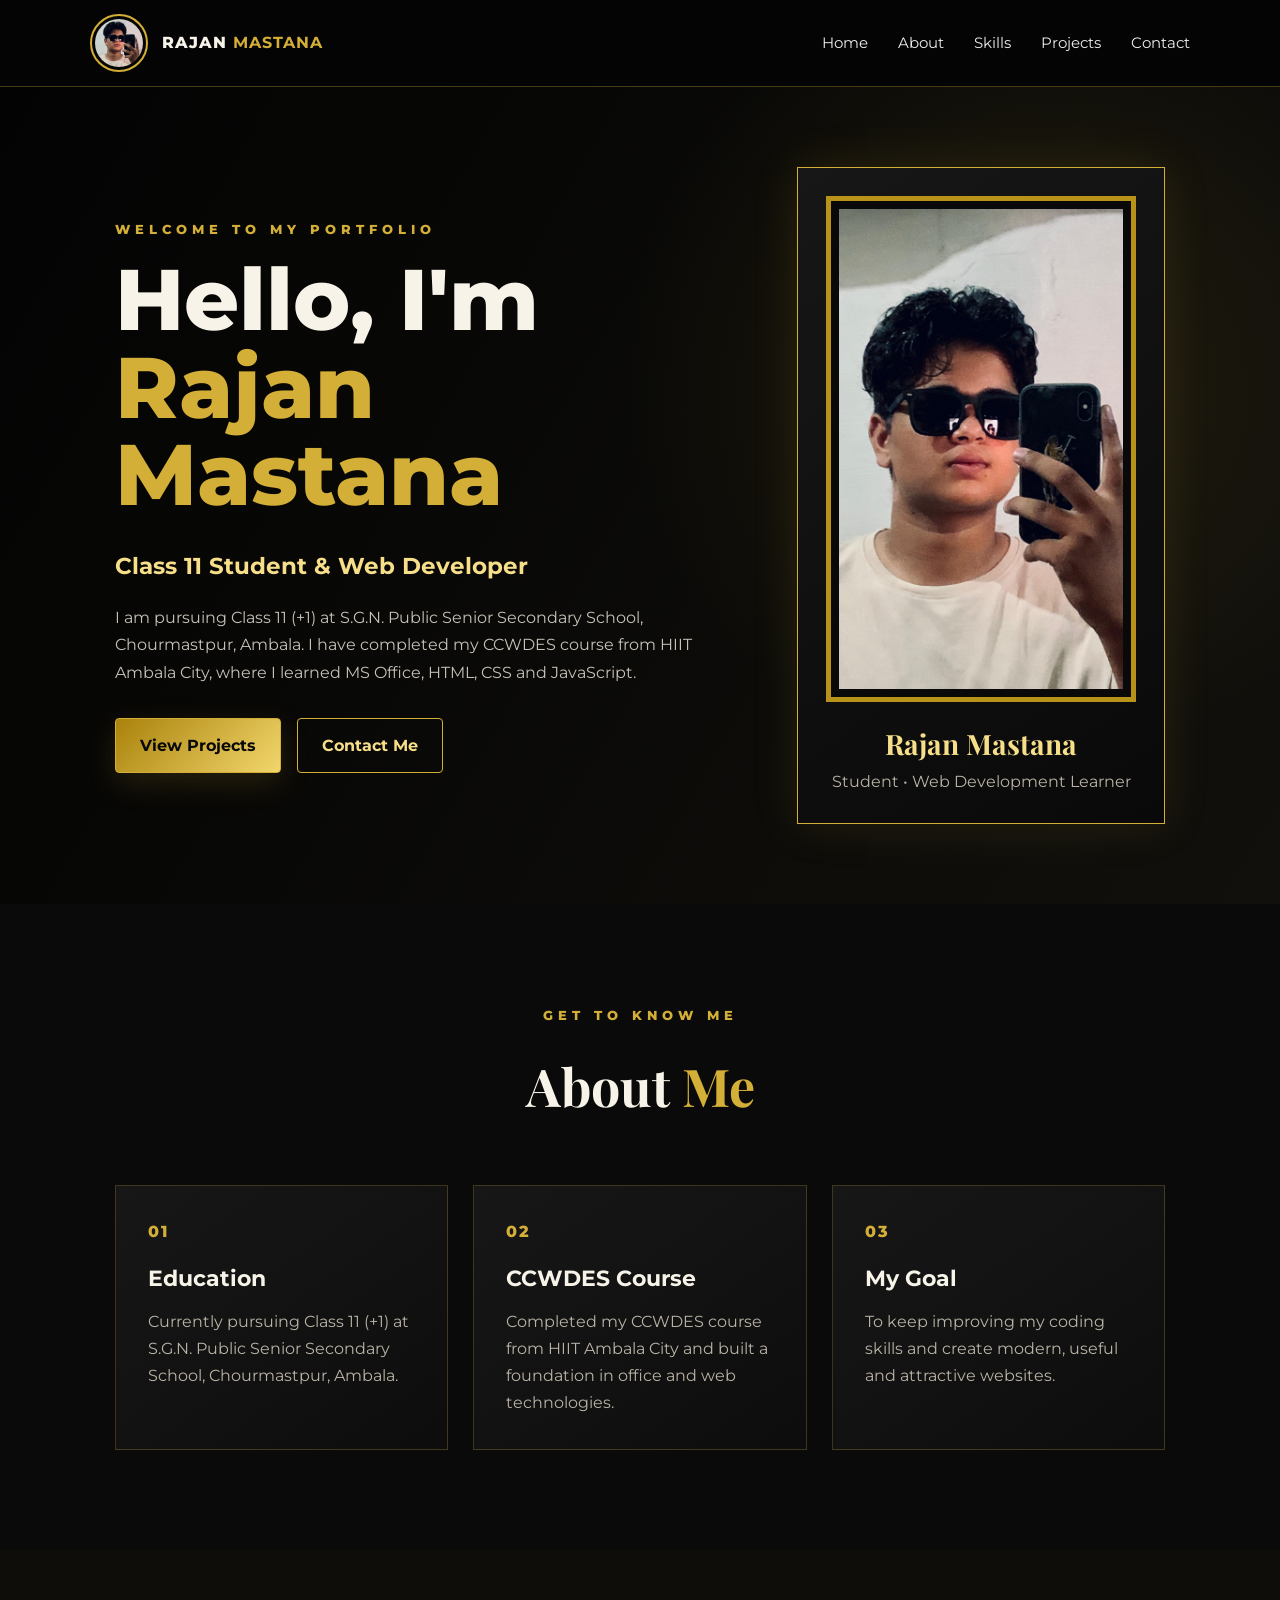
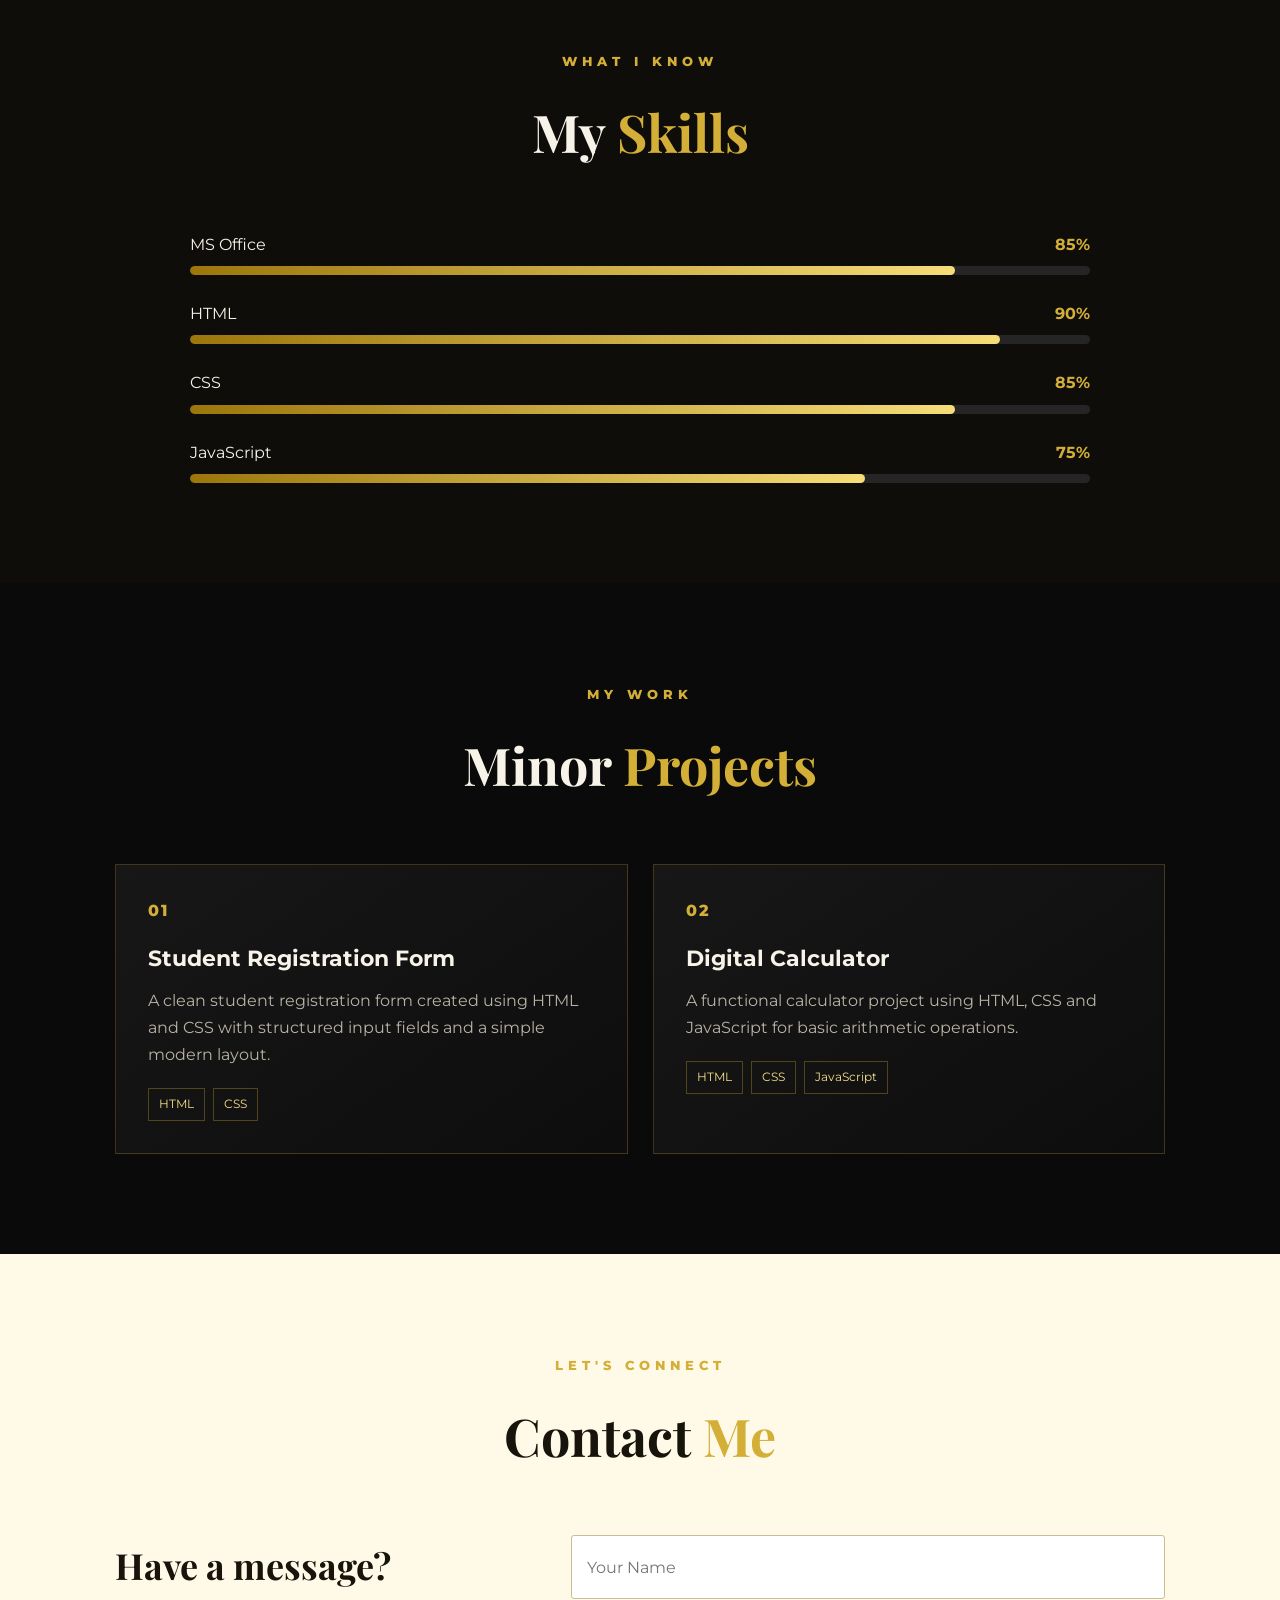
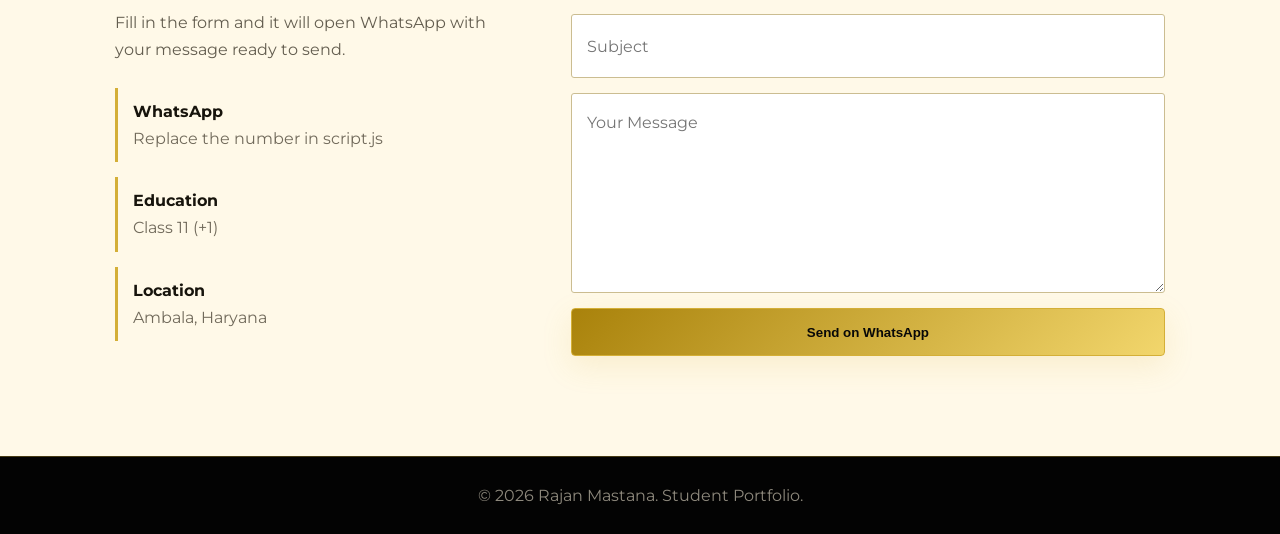
==== index.html @ 91df08c8 "Add files via upload" ====
<!DOCTYPE html>
<html lang="en">
<head>
    <meta charset="UTF-8">
    <meta name="viewport" content="width=device-width, initial-scale=1.0">
    <title>Rajan Mastana | Student Portfolio</title>
    <link rel="stylesheet" href="style.css">
</head>
<body>

<header class="navbar">
    <a href="#home" class="logo">
        <img src="rajan.jpg" alt="Rajan Mastana">
        <span>RAJAN <b>MASTANA</b></span>
    </a>

    <nav>
        <a href="#home">Home</a>
        <a href="#about">About</a>
        <a href="#skills">Skills</a>
        <a href="#projects">Projects</a>
        <a href="#contact">Contact</a>
    </nav>
</header>

<main>
    <section id="home" class="hero">
        <div class="hero-text">
            <p class="eyebrow">WELCOME TO MY PORTFOLIO</p>
            <h1>Hello, I'm<br><span>Rajan Mastana</span></h1>
            <h2>Class 11 Student & Web Developer</h2>
            <p class="intro">
                I am pursuing Class 11 (+1) at S.G.N. Public Senior Secondary School,
                Chourmastpur, Ambala. I have completed my CCWDES course from HIIT Ambala City,
                where I learned MS Office, HTML, CSS and JavaScript.
            </p>

            <div class="buttons">
                <a href="#projects" class="btn gold-btn">View Projects</a>
                <a href="#contact" class="btn outline-btn">Contact Me</a>
            </div>
        </div>

        <div class="profile-card">
            <div class="photo-frame">
                <img src="rajan.jpg" alt="Rajan Mastana profile photo">
            </div>
            <h3>Rajan Mastana</h3>
            <p>Student • Web Development Learner</p>
        </div>
    </section>

    <section id="about" class="section">
        <div class="section-heading">
            <p class="eyebrow">GET TO KNOW ME</p>
            <h2>About <span>Me</span></h2>
        </div>

        <div class="cards">
            <article class="card">
                <div class="icon">01</div>
                <h3>Education</h3>
                <p>Currently pursuing Class 11 (+1) at S.G.N. Public Senior Secondary School, Chourmastpur, Ambala.</p>
            </article>

            <article class="card">
                <div class="icon">02</div>
                <h3>CCWDES Course</h3>
                <p>Completed my CCWDES course from HIIT Ambala City and built a foundation in office and web technologies.</p>
            </article>

            <article class="card">
                <div class="icon">03</div>
                <h3>My Goal</h3>
                <p>To keep improving my coding skills and create modern, useful and attractive websites.</p>
            </article>
        </div>
    </section>

    <section id="skills" class="section dark-section">
        <div class="section-heading">
            <p class="eyebrow">WHAT I KNOW</p>
            <h2>My <span>Skills</span></h2>
        </div>

        <div class="skills-grid">
            <div class="skill"><div class="skill-top"><span>MS Office</span><b>85%</b></div><div class="bar"><i style="width:85%"></i></div></div>
            <div class="skill"><div class="skill-top"><span>HTML</span><b>90%</b></div><div class="bar"><i style="width:90%"></i></div></div>
            <div class="skill"><div class="skill-top"><span>CSS</span><b>85%</b></div><div class="bar"><i style="width:85%"></i></div></div>
            <div class="skill"><div class="skill-top"><span>JavaScript</span><b>75%</b></div><div class="bar"><i style="width:75%"></i></div></div>
        </div>
    </section>

    <section id="projects" class="section">
        <div class="section-heading">
            <p class="eyebrow">MY WORK</p>
            <h2>Minor <span>Projects</span></h2>
        </div>

        <div class="project-grid">
            <article class="project-card">
                <span class="project-number">01</span>
                <h3>Student Registration Form</h3>
                <p>A clean student registration form created using HTML and CSS with structured input fields and a simple modern layout.</p>
                <div class="tags"><span>HTML</span><span>CSS</span></div>
            </article>

            <article class="project-card">
                <span class="project-number">02</span>
                <h3>Digital Calculator</h3>
                <p>A functional calculator project using HTML, CSS and JavaScript for basic arithmetic operations.</p>
                <div class="tags"><span>HTML</span><span>CSS</span><span>JavaScript</span></div>
            </article>
        </div>
    </section>

    <section id="contact" class="contact-section">
        <div class="section-heading">
            <p class="eyebrow">LET'S CONNECT</p>
            <h2>Contact <span>Me</span></h2>
        </div>

        <div class="contact-layout">
            <div class="contact-info">
                <h3>Have a message?</h3>
                <p>Fill in the form and it will open WhatsApp with your message ready to send.</p>

                <div class="contact-item">
                    <strong>WhatsApp</strong>
                    <span>Replace the number in script.js</span>
                </div>
                <div class="contact-item">
                    <strong>Education</strong>
                    <span>Class 11 (+1)</span>
                </div>
                <div class="contact-item">
                    <strong>Location</strong>
                    <span>Ambala, Haryana</span>
                </div>
            </div>

            <form id="contactForm" class="contact-form">
                <input id="name" type="text" placeholder="Your Name" required>
                <input id="subject" type="text" placeholder="Subject" required>
                <textarea id="message" rows="6" placeholder="Your Message" required></textarea>
                <button type="submit" class="btn gold-btn">Send on WhatsApp</button>
            </form>
        </div>
    </section>
</main>

<footer>
    <p>© 2026 Rajan Mastana. Student Portfolio.</p>
</footer>

<script src="script.js"></script>
</body>
</html>
---- style.css ----
@import url('https://fonts.googleapis.com/css2?family=Montserrat:wght@400;500;600;700;800&family=Playfair+Display:wght@600;700&display=swap');

:root{
    --black:#050505;
    --black2:#101010;
    --gold:#d4af37;
    --gold2:#f7df8a;
    --cream:#fff9e8;
    --text:#f7f3e8;
    --muted:#b9b3a5;
    --line:rgba(212,175,55,.32);
}

*{margin:0;padding:0;box-sizing:border-box;scroll-behavior:smooth}
body{font-family:Montserrat,Arial,sans-serif;background:var(--black);color:var(--text);line-height:1.7}
a{text-decoration:none;color:inherit}
img{display:block;max-width:100%}

.navbar{
    position:sticky;top:0;z-index:1000;
    display:flex;align-items:center;justify-content:space-between;
    padding:14px 7%;
    background:rgba(5,5,5,.94);
    border-bottom:1px solid var(--line);
    backdrop-filter:blur(14px);
}
.logo{display:flex;align-items:center;gap:14px;font-weight:800;letter-spacing:1px}
.logo img{
    width:58px;height:58px;border-radius:50%;object-fit:cover;
    border:2px solid var(--gold);padding:3px;
}
.logo b{color:var(--gold)}
nav{display:flex;gap:30px}
nav a{font-size:15px;color:#eee;transition:.25s}
nav a:hover{color:var(--gold)}

.hero{
    min-height:calc(100vh - 87px);
    display:grid;grid-template-columns:1.25fr .75fr;
    align-items:center;gap:70px;padding:80px 9%;
    background:
      radial-gradient(circle at 80% 35%,rgba(212,175,55,.10),transparent 35%),
      linear-gradient(120deg,#030303,#11100c);
}
.eyebrow{color:var(--gold);font-size:13px;font-weight:800;letter-spacing:5px;margin-bottom:16px}
.hero h1{font-size:clamp(48px,7vw,86px);line-height:1.02;font-weight:800}
.hero h1 span,.section-heading h2 span{color:var(--gold)}
.hero h2{margin:28px 0 18px;font-size:23px;color:var(--gold2)}
.intro{max-width:720px;color:#c7c2b7;font-size:16px}
.buttons{display:flex;gap:16px;margin-top:32px;flex-wrap:wrap}
.btn{display:inline-flex;justify-content:center;align-items:center;padding:13px 24px;border-radius:4px;font-weight:700;border:1px solid var(--gold);cursor:pointer}
.gold-btn{background:linear-gradient(135deg,#a9820b,#f2d66c);color:#080808;box-shadow:0 10px 30px rgba(212,175,55,.15)}
.outline-btn{background:transparent;color:var(--gold2)}
.gold-btn:hover,.outline-btn:hover{transform:translateY(-2px)}

.profile-card{
    text-align:center;padding:28px;
    border:1px solid var(--gold);
    background:linear-gradient(145deg,#171717,#090909);
    box-shadow:0 0 45px rgba(212,175,55,.12);
}
.photo-frame{
    border:5px solid #b99319;
    padding:8px;background:#090909;
}
.photo-frame img{
    width:100%;height:480px;object-fit:cover;
    object-position:center top;
}
.profile-card h3{font-family:"Playfair Display",serif;color:var(--gold2);font-size:28px;margin-top:18px}
.profile-card p{color:var(--muted)}

.section{padding:100px 9%;background:#0a0a0a}
.section:nth-of-type(odd){background:#0e0d0a}
.section-heading{text-align:center;margin-bottom:55px}
.section-heading h2{font-family:"Playfair Display",serif;font-size:52px}
.cards,.project-grid{display:grid;grid-template-columns:repeat(3,1fr);gap:25px}
.card,.project-card{
    padding:32px;border:1px solid rgba(212,175,55,.24);
    background:linear-gradient(145deg,#171717,#0d0d0d);
    transition:.3s;
}
.card:hover,.project-card:hover{transform:translateY(-6px);border-color:var(--gold)}
.icon,.project-number{color:var(--gold);font-weight:800;letter-spacing:2px}
.card h3,.project-card h3{margin:15px 0 10px;font-size:22px}
.card p,.project-card p{color:var(--muted)}
.dark-section{background:#050505}
.skills-grid{max-width:900px;margin:auto;display:grid;gap:25px}
.skill-top{display:flex;justify-content:space-between;margin-bottom:8px}
.skill-top b{color:var(--gold)}
.bar{height:9px;background:#252525;border-radius:20px;overflow:hidden}
.bar i{display:block;height:100%;background:linear-gradient(90deg,#9c760b,#f6dd78);border-radius:20px}

.project-grid{grid-template-columns:repeat(2,1fr)}
.tags{display:flex;gap:8px;margin-top:20px;flex-wrap:wrap}
.tags span{border:1px solid var(--line);padding:5px 10px;color:var(--gold2);font-size:12px}

.contact-section{padding:100px 9%;background:var(--cream);color:#17140c}
.contact-layout{display:grid;grid-template-columns:.8fr 1.2fr;gap:60px;max-width:1100px;margin:auto}
.contact-info h3{font-family:"Playfair Display",serif;font-size:36px}
.contact-info p{color:#635d4f;margin:12px 0 25px}
.contact-item{border-left:3px solid var(--gold);padding:10px 0 10px 15px;margin:15px 0}
.contact-item strong,.contact-item span{display:block}
.contact-item span{color:#716a5b}
.contact-form{display:grid;gap:15px}
.contact-form input,.contact-form textarea{
    width:100%;padding:15px;border:1px solid #cbbd91;background:white;
    font:inherit;outline:none;border-radius:3px;
}
.contact-form input:focus,.contact-form textarea:focus{border-color:#a47e12}
footer{text-align:center;padding:25px;background:#030303;color:#8e897d;border-top:1px solid var(--line)}

@media(max-width:900px){
    .navbar{padding:12px 5%}
    nav{gap:13px}
    .hero{grid-template-columns:1fr;padding:70px 6%}
    .profile-card{max-width:500px;margin:auto}
    .cards{grid-template-columns:1fr}
    .project-grid{grid-template-columns:1fr}
    .contact-layout{grid-template-columns:1fr}
}
@media(max-width:600px){
    nav{display:none}
    .logo span{font-size:14px}
    .hero h1{font-size:50px}
    .section-heading h2{font-size:40px}
    .photo-frame img{height:400px}
}
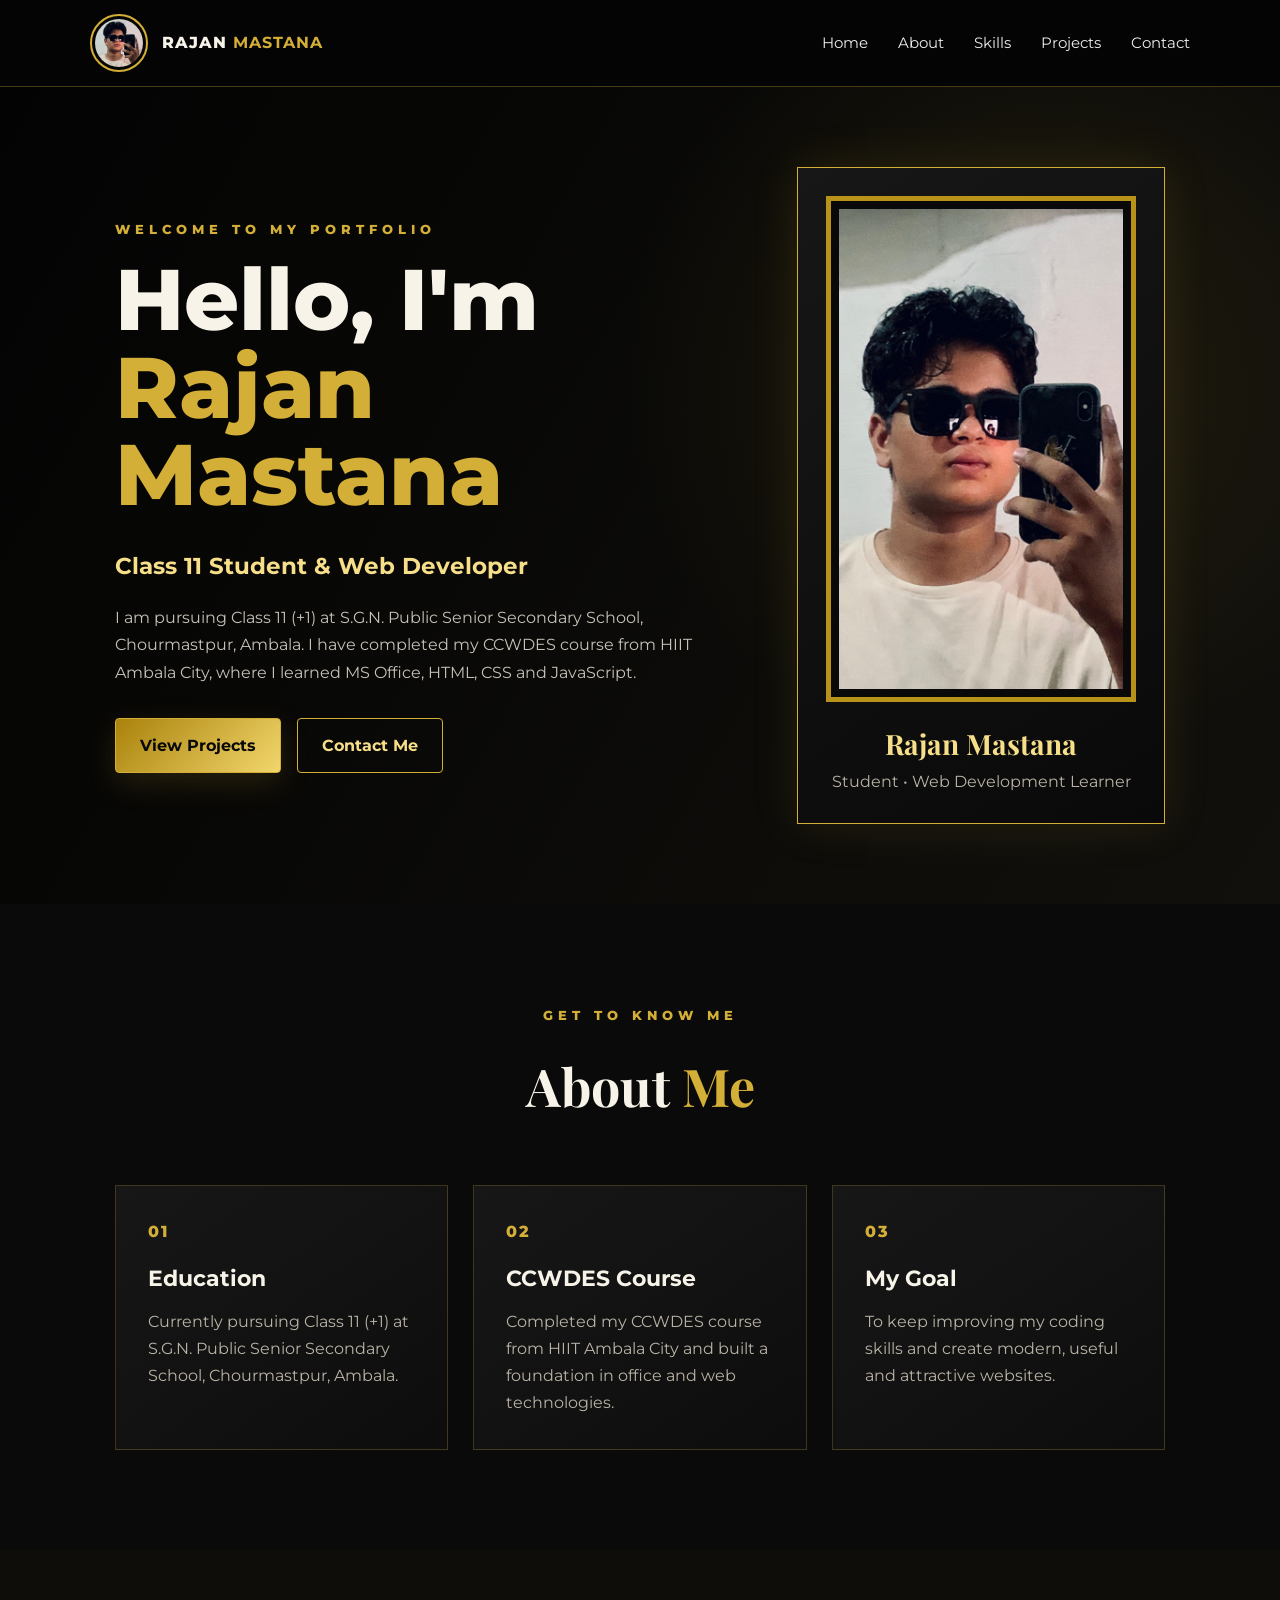
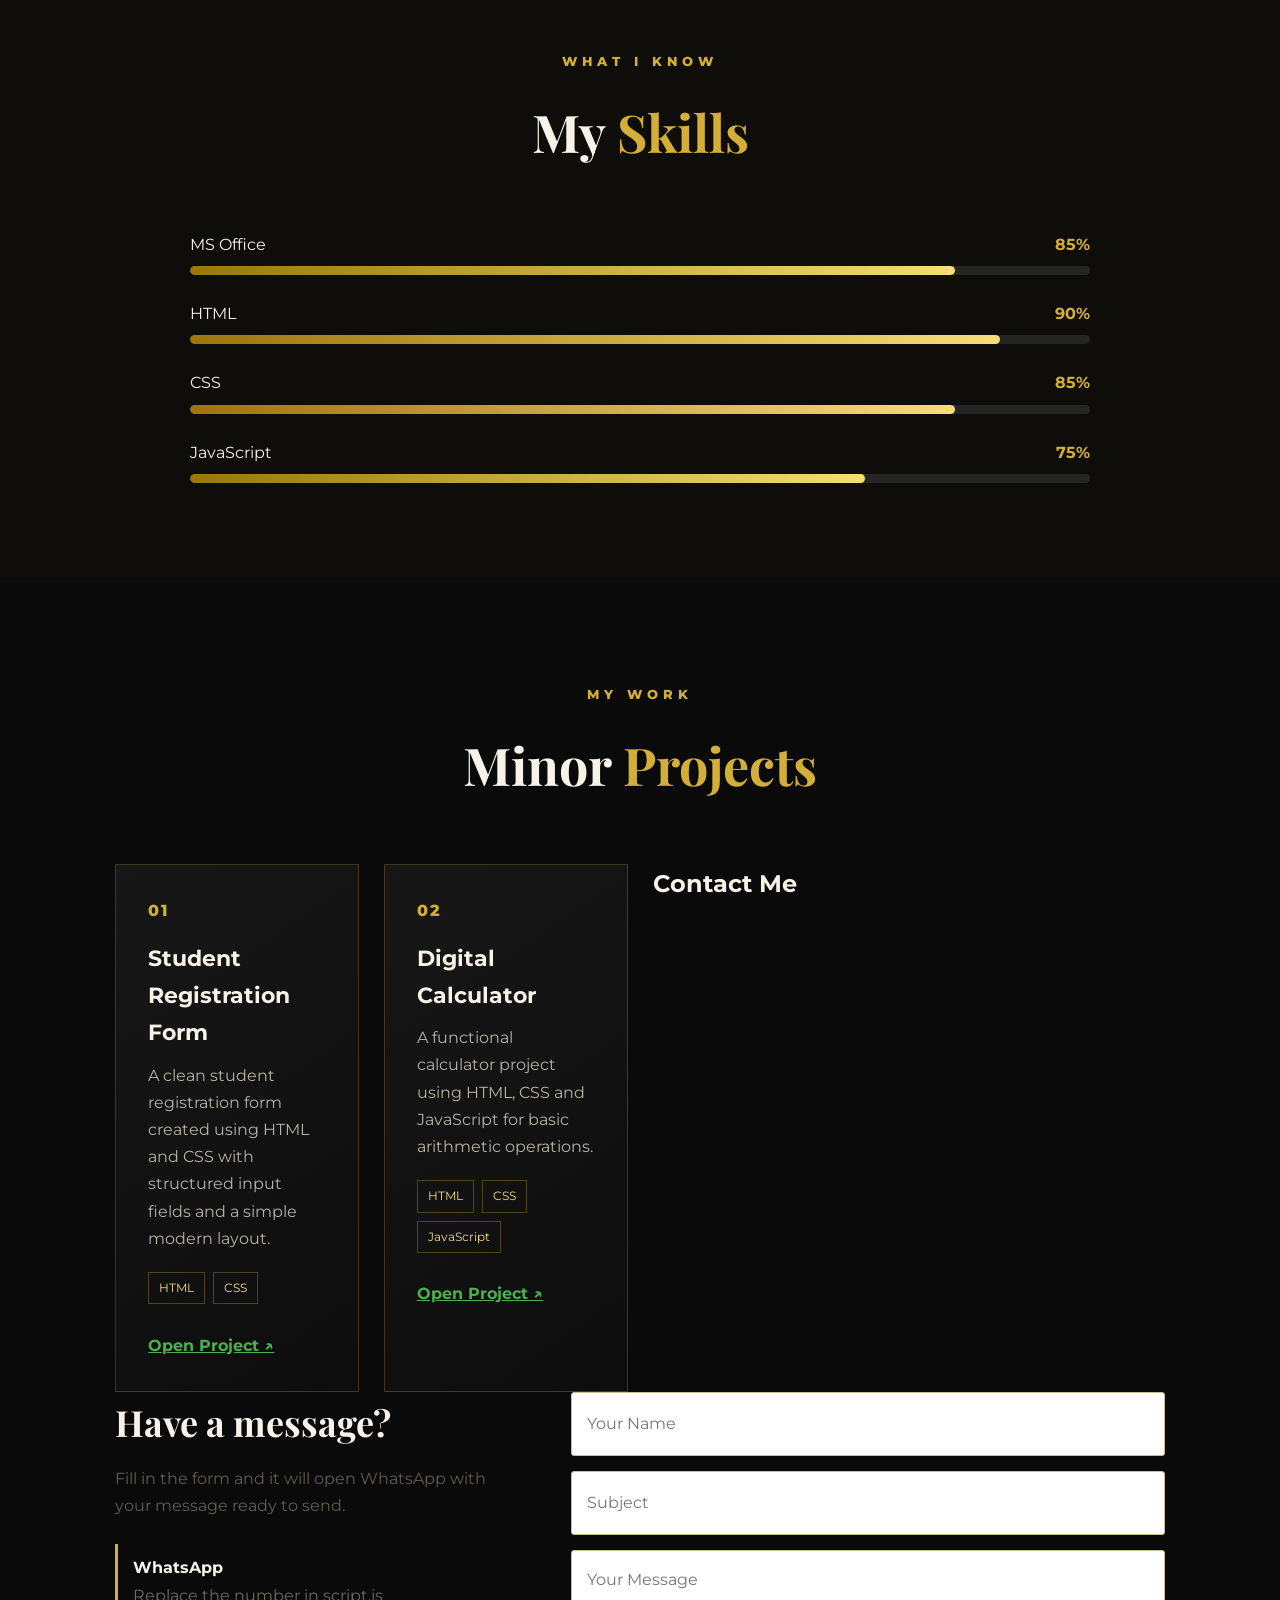
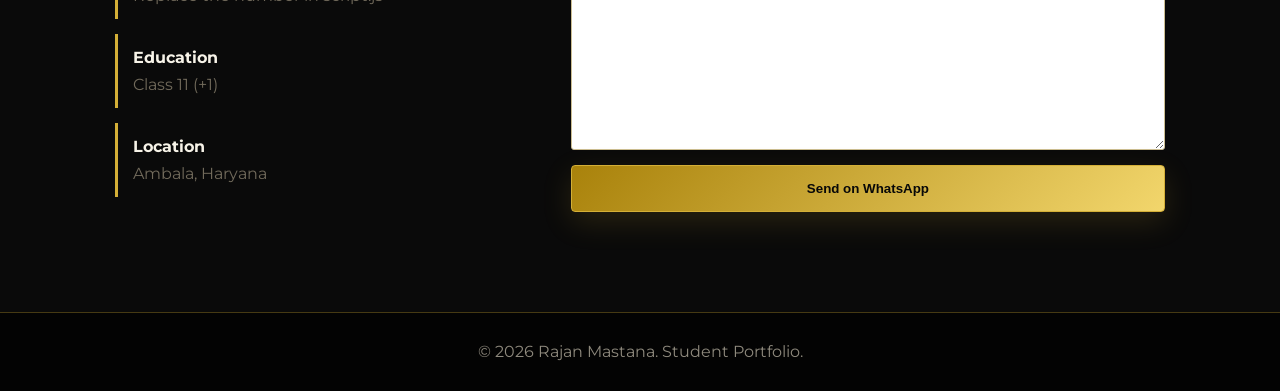
==== commit 0560b588: "Update index.html" ====
--- a/index.html
+++ b/index.html
@@ -98,25 +98,32 @@
         </div>
 
         <div class="project-grid">
-            <article class="project-card">
-                <span class="project-number">01</span>
-                <h3>Student Registration Form</h3>
-                <p>A clean student registration form created using HTML and CSS with structured input fields and a simple modern layout.</p>
-                <div class="tags"><span>HTML</span><span>CSS</span></div>
-            </article>
+            <div class="project-grid">
+  <article class="project-card">
+    <span class="project-number">01</span>
+    <h3>Student Registration Form</h3>
+    <p>A clean student registration form created using HTML and CSS with structured input fields and a simple modern layout.</p>
+    <div class="tags">
+      <span>HTML</span>
+      <span>CSS</span>
+    </div>
+    <br>
+    <a href="student-registration.html" target="_blank" style="color: #4caf50; font-weight: bold; text-decoration: underline;">Open Project ↗</a>
+  </article>
 
-            <article class="project-card">
-                <span class="project-number">02</span>
-                <h3>Digital Calculator</h3>
-                <p>A functional calculator project using HTML, CSS and JavaScript for basic arithmetic operations.</p>
-                <div class="tags"><span>HTML</span><span>CSS</span><span>JavaScript</span></div>
-            </article>
-        </div>
-    </section>
-
-    <section id="contact" class="contact-section">
-        <div class="section-heading">
-            <p class="eyebrow">LET'S CONNECT</p>
+  <article class="project-card">
+    <span class="project-number">02</span>
+    <h3>Digital Calculator</h3>
+    <p>A functional calculator project using HTML, CSS and JavaScript for basic arithmetic operations.</p>
+    <div class="tags">
+      <span>HTML</span>
+      <span>CSS</span>
+      <span>JavaScript</span>
+    </div>
+    <br>
+    <a href="calculator.html" target="_blank" style="color: #4caf50; font-weight: bold; text-decoration: underline;">Open Project ↗</a>
+  </article>
+</div>
             <h2>Contact <span>Me</span></h2>
         </div>
 
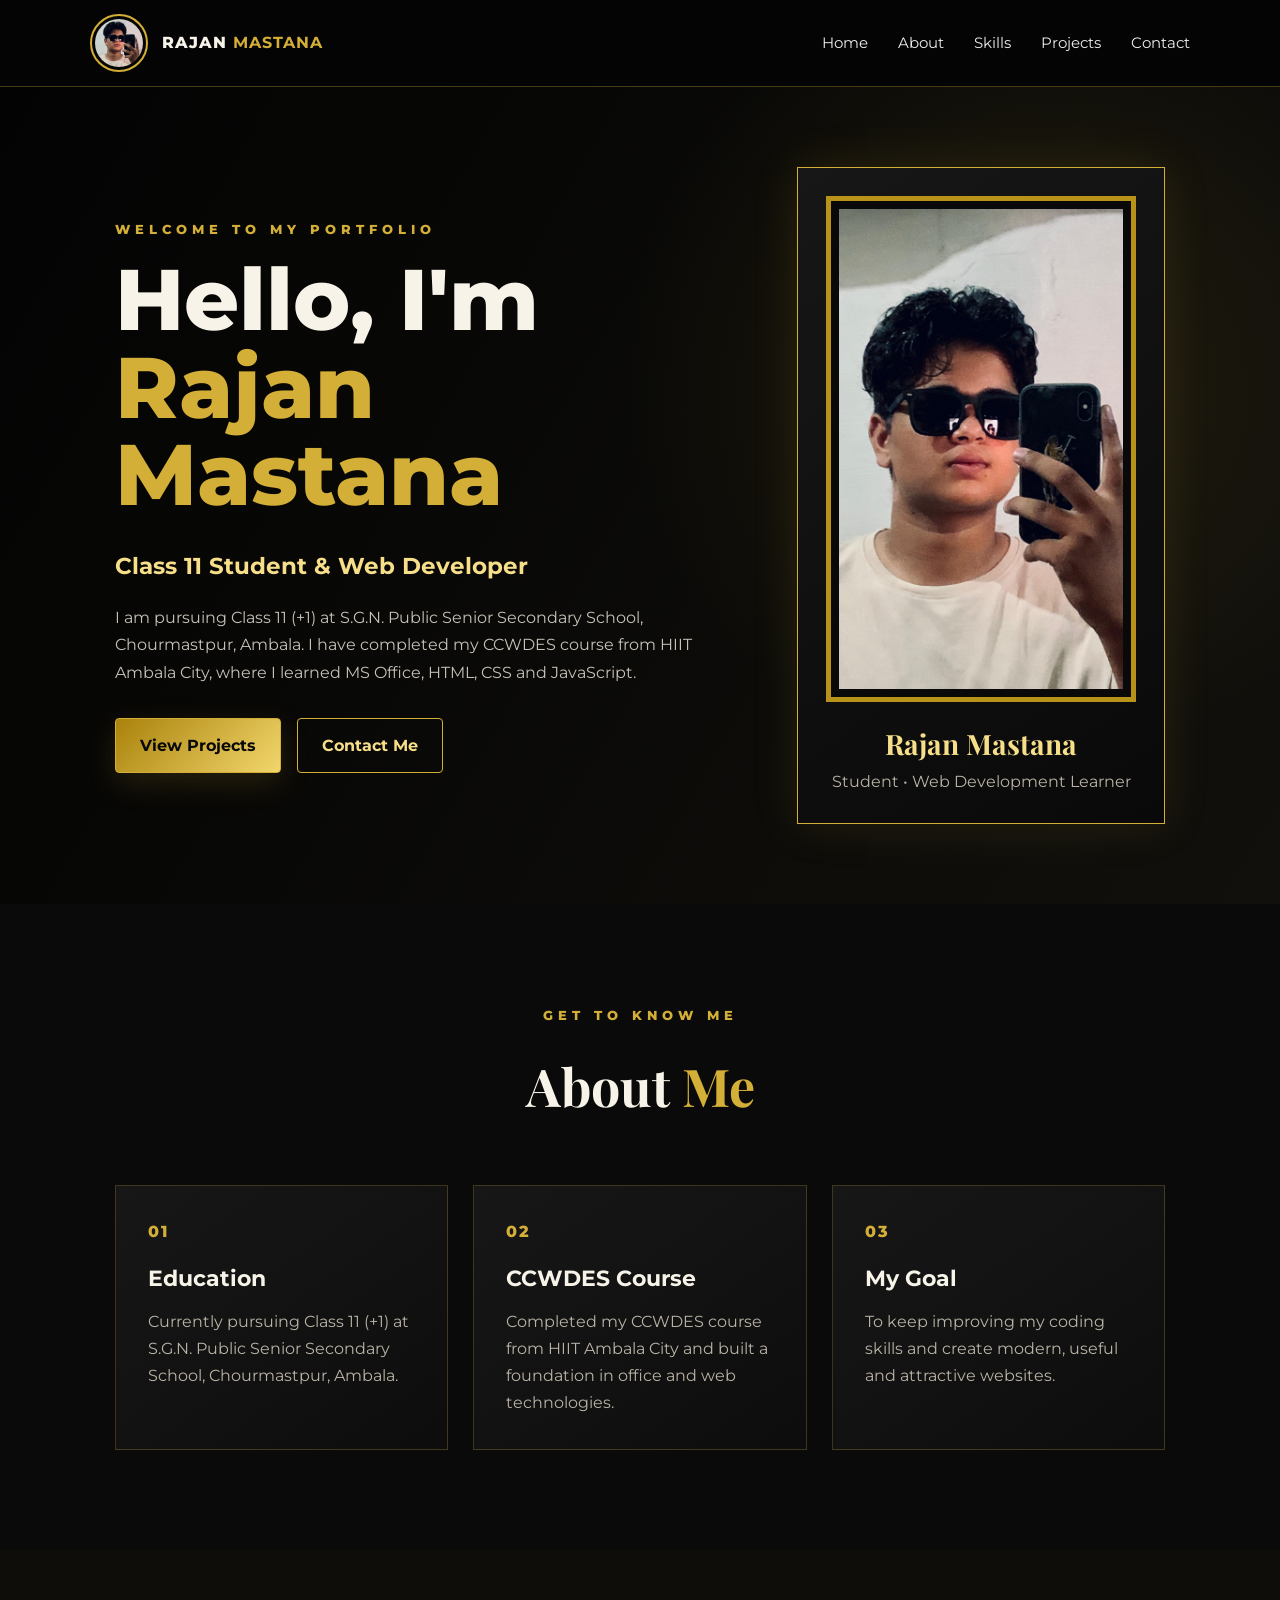
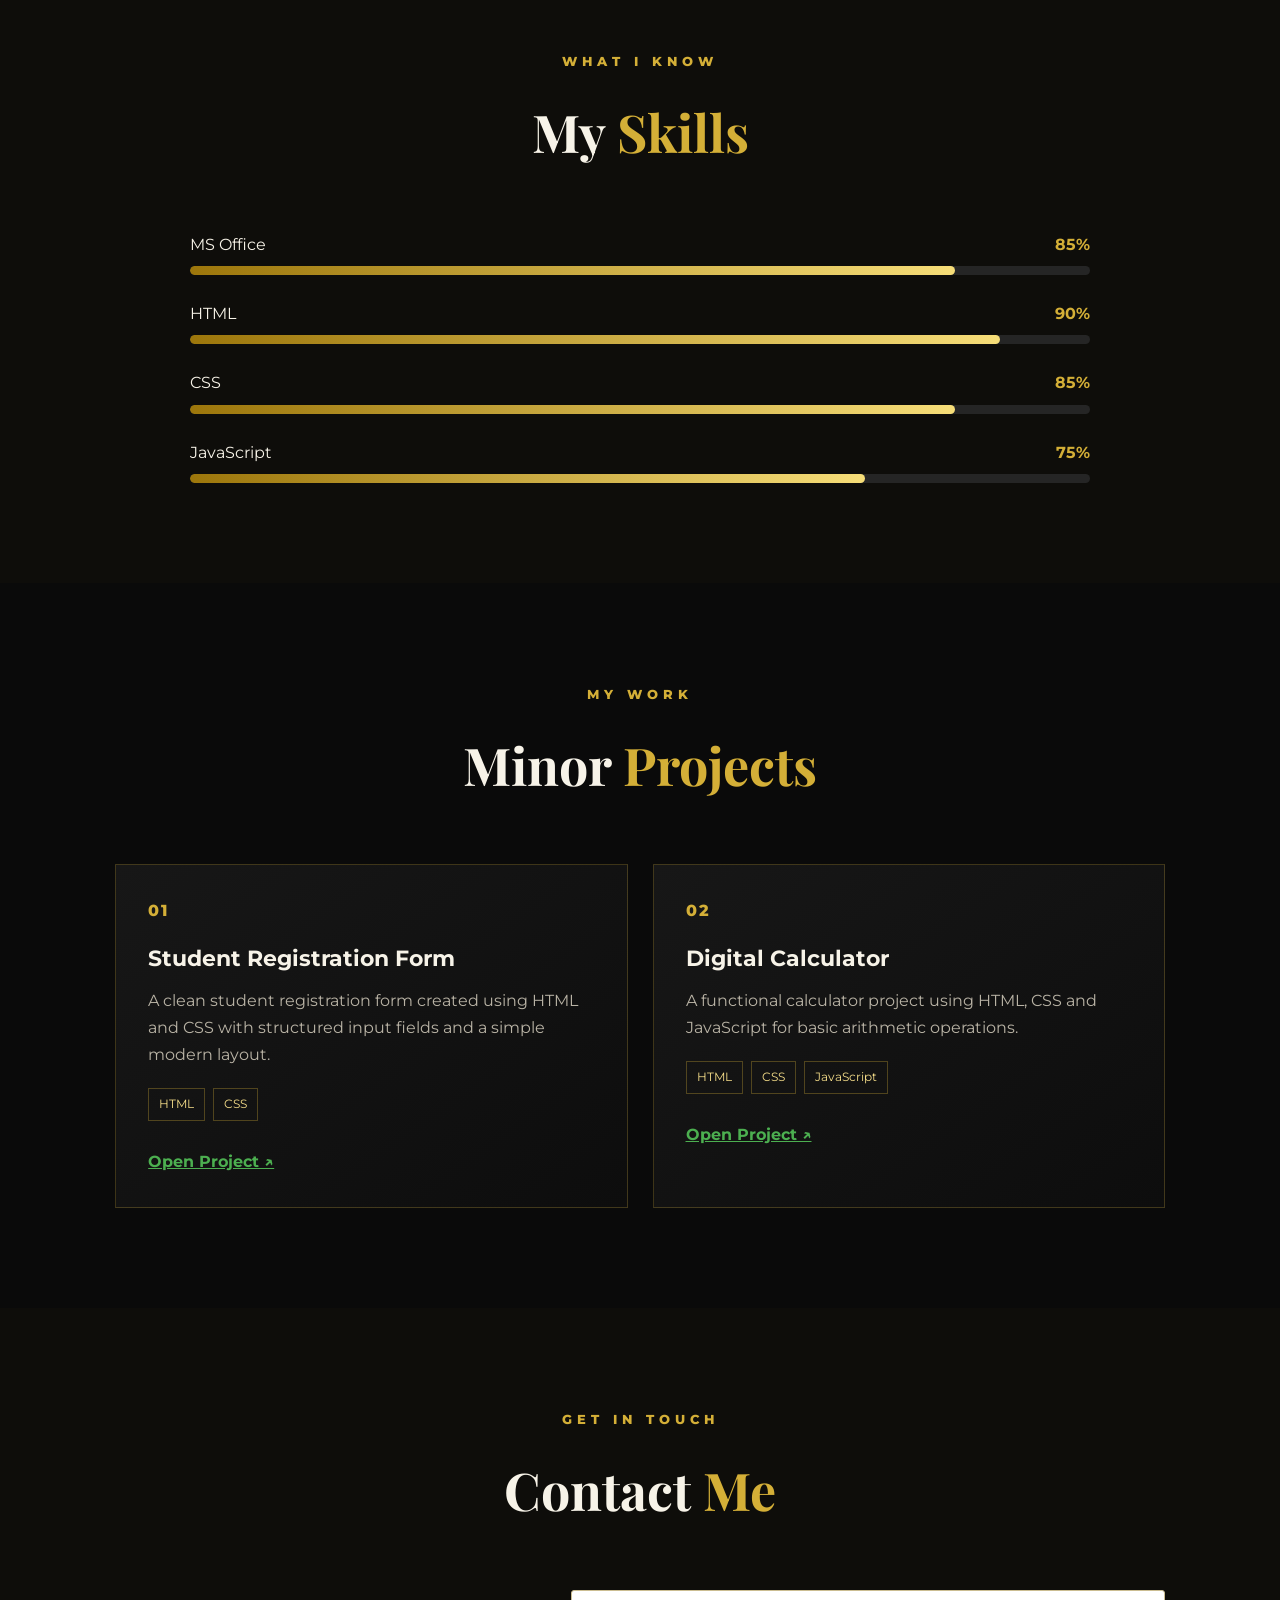
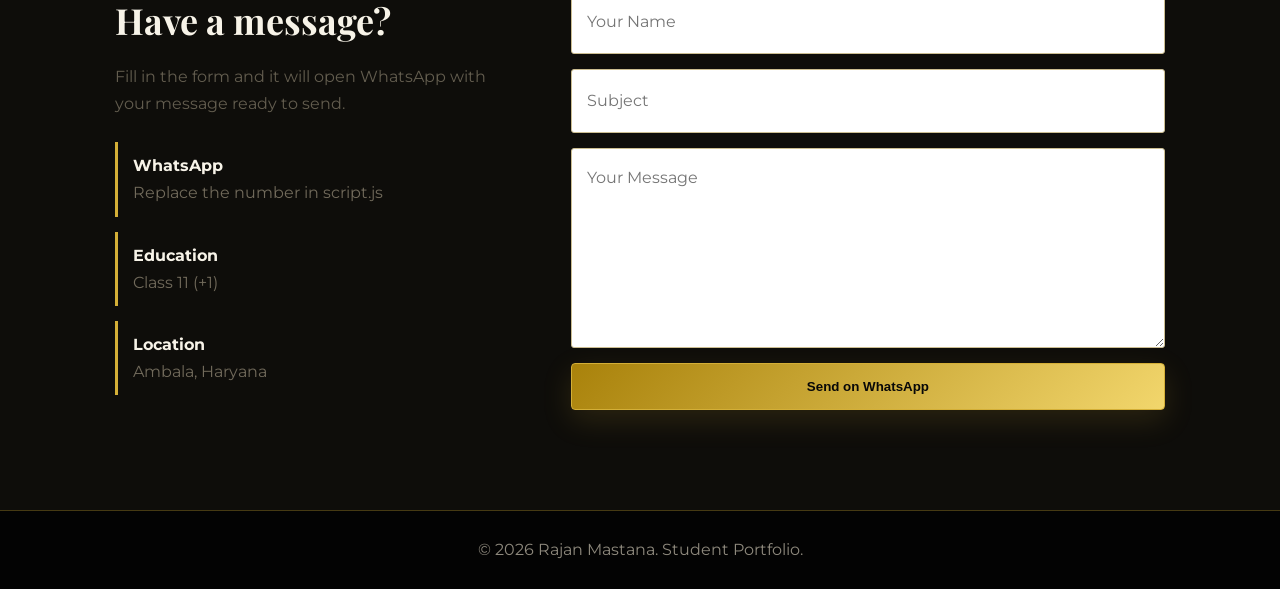
==== commit 6a722a5d: "Update index.html" ====
--- a/index.html
+++ b/index.html
@@ -92,72 +92,72 @@
     </section>
 
     <section id="projects" class="section">
-        <div class="section-heading">
-            <p class="eyebrow">MY WORK</p>
-            <h2>Minor <span>Projects</span></h2>
+    <div class="section-heading">
+      <p class="eyebrow">MY WORK</p>
+      <h2>Minor <span>Projects</span></h2>
+    </div>
+    <div class="project-grid">
+      <article class="project-card">
+        <span class="project-number">01</span>
+        <h3>Student Registration Form</h3>
+        <p>A clean student registration form created using HTML and CSS with structured input fields and a simple modern layout.</p>
+        <div class="tags">
+          <span>HTML</span>
+          <span>CSS</span>
         </div>
+        <br>
+        <a href="student-registration.html" target="_blank" style="color: #4caf50; font-weight: bold; text-decoration: underline;">Open Project ↗</a>
+      </article>
 
-        <div class="project-grid">
-            <div class="project-grid">
-  <article class="project-card">
-    <span class="project-number">01</span>
-    <h3>Student Registration Form</h3>
-    <p>A clean student registration form created using HTML and CSS with structured input fields and a simple modern layout.</p>
-    <div class="tags">
-      <span>HTML</span>
-      <span>CSS</span>
+      <article class="project-card">
+        <span class="project-number">02</span>
+        <h3>Digital Calculator</h3>
+        <p>A functional calculator project using HTML, CSS and JavaScript for basic arithmetic operations.</p>
+        <div class="tags">
+          <span>HTML</span>
+          <span>CSS</span>
+          <span>JavaScript</span>
+        </div>
+        <br>
+        <a href="calculator.html" target="_blank" style="color: #4caf50; font-weight: bold; text-decoration: underline;">Open Project ↗</a>
+      </article>
     </div>
-    <br>
-    <a href="student-registration.html" target="_blank" style="color: #4caf50; font-weight: bold; text-decoration: underline;">Open Project ↗</a>
-  </article>
+  </section>
 
-  <article class="project-card">
-    <span class="project-number">02</span>
-    <h3>Digital Calculator</h3>
-    <p>A functional calculator project using HTML, CSS and JavaScript for basic arithmetic operations.</p>
-    <div class="tags">
-      <span>HTML</span>
-      <span>CSS</span>
-      <span>JavaScript</span>
+  <section id="contact" class="section">
+    <div class="section-heading">
+      <p class="eyebrow">GET IN TOUCH</p>
+      <h2>Contact <span>Me</span></h2>
     </div>
-    <br>
-    <a href="calculator.html" target="_blank" style="color: #4caf50; font-weight: bold; text-decoration: underline;">Open Project ↗</a>
-  </article>
-</div>
-            <h2>Contact <span>Me</span></h2>
+    <div class="contact-layout">
+      <div class="contact-info">
+        <h3>Have a message?</h3>
+        <p>Fill in the form and it will open WhatsApp with your message ready to send.</p>
+        <div class="contact-item">
+          <strong>WhatsApp</strong>
+          <span>Replace the number in script.js</span>
         </div>
-
-        <div class="contact-layout">
-            <div class="contact-info">
-                <h3>Have a message?</h3>
-                <p>Fill in the form and it will open WhatsApp with your message ready to send.</p>
-
-                <div class="contact-item">
-                    <strong>WhatsApp</strong>
-                    <span>Replace the number in script.js</span>
-                </div>
-                <div class="contact-item">
-                    <strong>Education</strong>
-                    <span>Class 11 (+1)</span>
-                </div>
-                <div class="contact-item">
-                    <strong>Location</strong>
-                    <span>Ambala, Haryana</span>
-                </div>
-            </div>
-
-            <form id="contactForm" class="contact-form">
-                <input id="name" type="text" placeholder="Your Name" required>
-                <input id="subject" type="text" placeholder="Subject" required>
-                <textarea id="message" rows="6" placeholder="Your Message" required></textarea>
-                <button type="submit" class="btn gold-btn">Send on WhatsApp</button>
-            </form>
+        <div class="contact-item">
+          <strong>Education</strong>
+          <span>Class 11 (+1)</span>
         </div>
-    </section>
+        <div class="contact-item">
+          <strong>Location</strong>
+          <span>Ambala, Haryana</span>
+        </div>
+      </div>
+      <form id="contactForm" class="contact-form">
+        <input id="name" type="text" placeholder="Your Name" required>
+        <input id="subject" type="text" placeholder="Subject" required>
+        <textarea id="message" rows="6" placeholder="Your Message" required></textarea>
+        <button type="submit" class="btn gold-btn">Send on WhatsApp</button>
+      </form>
+    </div>
+  </section>
 </main>
 
 <footer>
-    <p>© 2026 Rajan Mastana. Student Portfolio.</p>
+  <p>© 2026 Rajan Mastana. Student Portfolio.</p>
 </footer>
 
 <script src="script.js"></script>
